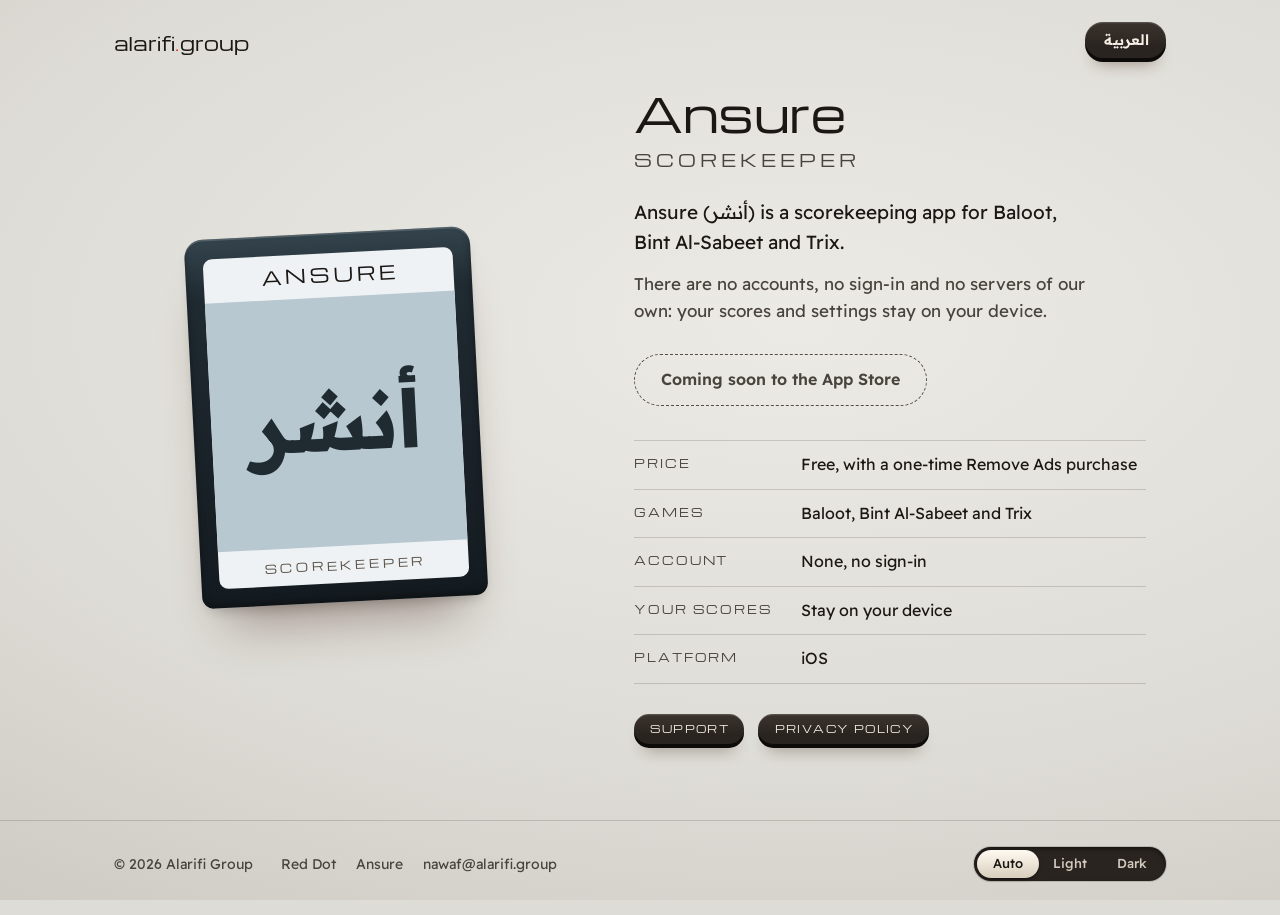
==== ansure/index.html @ 1872ad8a "Add Ansure (أنشر): app page, support and privacy /ansure/ is the app page with its cartridge, /ansur" ====
<!doctype html>
<html lang="en" dir="ltr" data-title-en="Ansure" data-title-ar="أنشر: سجل الصكة">
<head>
<meta charset="utf-8">
<meta name="viewport" content="width=device-width,initial-scale=1,viewport-fit=cover">
<title>Ansure</title>
<script>(function(d){var l='en',t='';try{var m=/[?&]lang=(ar|en)(?:&|$)/.exec(location.search);if(m){l=m[1];localStorage.setItem('lang',l)}else if(localStorage.getItem('lang')==='ar'){l='ar'}t=localStorage.getItem('theme')||''}catch(e){}d.lang=l;d.dir=l==='ar'?'rtl':'ltr';if(l==='ar'){var a=d.getAttribute('data-title-ar');if(a)document.title=a}if(t==='light'||t==='dark')d.setAttribute('data-theme',t)})(document.documentElement)</script>
<meta name="description" content="Ansure (أنشر) is a scorekeeping app for Baloot, Bint Al-Sabeet and Trix, by Alarifi Group.">
<link rel="canonical" href="https://alarifi.group/ansure/">
<link rel="icon" href="../favicon.svg" type="image/svg+xml">
<link rel="icon" href="../favicon.ico" sizes="32x32">
<link rel="apple-touch-icon" href="../apple-touch-icon.png">
<meta name="theme-color" content="#dedcd6" media="(prefers-color-scheme: light)">
<meta name="theme-color" content="#211f1d" media="(prefers-color-scheme: dark)">
<meta property="og:type" content="website">
<meta property="og:site_name" content="Alarifi Group">
<meta property="og:title" content="Ansure">
<meta property="og:description" content="Ansure (أنشر) is a scorekeeping app for Baloot, Bint Al-Sabeet and Trix, by Alarifi Group.">
<meta property="og:url" content="https://alarifi.group/ansure/">
<meta property="og:image" content="https://alarifi.group/og.png">
<meta property="og:image:width" content="1200">
<meta property="og:image:height" content="630">
<meta name="twitter:card" content="summary_large_image">
<link rel="preload" href="../assets/michroma-latin.woff2" as="font" type="font/woff2" crossorigin>
<link rel="preload" href="../assets/readex-latin.woff2" as="font" type="font/woff2" crossorigin>
<link rel="stylesheet" href="../assets/site.css?v=99c4914076">
<script src="../assets/site.js?v=fa13d0c17f" defer></script>
</head>
<body>
<header class="top wrap">
  <a class="mark" href="../"><span class="sr">Alarifi Group</span><span aria-hidden="true" dir="ltr">alarifi<span class="dot">.</span>group</span></a>
  <button class="key key-pill key-desk" type="button" data-toggle-lang><span class="key-face"><span class="key-text"><span data-when="en" lang="ar">العربية</span><span data-when="ar" lang="en">English</span></span></span></button>
</header>
<main class="app-page wrap">
  <div class="app-object">
    <div class="cart" aria-hidden="true" style="--plastic-hi:#34444d;--plastic:#1f2a31;--plastic-lo:#141b20;--label:#eef2f4">
      <span class="cart-label">
        <span class="cart-name"><span data-when="en">Ansure</span><span data-when="ar" lang="ar">أنشر</span></span>
        <span class="cart-art cart-art-type" style="background:#b8c8d0" aria-hidden="true"><span data-when="en" lang="ar">أنشر</span><span data-when="ar" lang="en">Ansure</span></span>
        <span class="cart-sub"><span data-when="en">Scorekeeper</span><span data-when="ar" lang="ar">سجل الصكة</span></span>
      </span>
    </div>
  </div>
  <section class="app-info">
    <h1><span data-when="en">Ansure</span><span data-when="ar" lang="ar">أنشر</span><span class="sr">: </span><span class="h1-sub"><span data-when="en">Scorekeeper</span><span data-when="ar" lang="ar">سجل الصكة</span></span></h1>
    <p class="lede" data-when="en">Ansure (أنشر) is a scorekeeping app for Baloot, Bint Al-Sabeet and Trix.</p><p class="lede" data-when="ar" lang="ar">أنشر تطبيق لتسجيل نتائج البلوت وبنت السبيت وتريكس.</p>
    <p class="more" data-when="en">There are no accounts, no sign-in and no servers of our own: your scores and settings stay on your device.</p><p class="more" data-when="ar" lang="ar">لا حسابات، ولا تسجيل دخول، ولا خوادم خاصة بنا: نتائجك وإعداداتك تبقى على جهازك فقط.</p>
    <div class="app-actions">
      <p class="app-soon"><span data-when="en">Coming soon to the App Store</span><span data-when="ar" lang="ar">قريبًا على App Store</span></p>
    </div>
    <dl class="spec">
      <div><dt><span data-when="en">Price</span><span data-when="ar" lang="ar">السعر</span></dt><dd><span data-when="en">Free, with a one-time Remove Ads purchase</span><span data-when="ar" lang="ar">مجاني، مع شراء لمرة واحدة لإزالة الإعلانات</span></dd></div>
      <div><dt><span data-when="en">Games</span><span data-when="ar" lang="ar">الألعاب</span></dt><dd><span data-when="en">Baloot, Bint Al-Sabeet and Trix</span><span data-when="ar" lang="ar">بلوت وبنت السبيت وتريكس</span></dd></div>
      <div><dt><span data-when="en">Account</span><span data-when="ar" lang="ar">الحساب</span></dt><dd><span data-when="en">None, no sign-in</span><span data-when="ar" lang="ar">لا حسابات ولا تسجيل دخول</span></dd></div>
      <div><dt><span data-when="en">Your scores</span><span data-when="ar" lang="ar">نتائجك</span></dt><dd><span data-when="en">Stay on your device</span><span data-when="ar" lang="ar">تبقى على جهازك</span></dd></div>
      <div><dt><span data-when="en">Platform</span><span data-when="ar" lang="ar">المنصة</span></dt><dd>iOS</dd></div>
    </dl>
    <nav class="app-links" aria-label="Ansure">
      <a class="key key-pill key-desk" href="support"><span class="key-face"><span class="key-text"><span data-when="en">Support</span><span data-when="ar" lang="ar">الدعم</span></span></span></a>
      <a class="key key-pill key-desk" href="privacy"><span class="key-face"><span class="key-text"><span data-when="en">Privacy policy</span><span data-when="ar" lang="ar">سياسة الخصوصية</span></span></span></a>
    </nav>
  </section>
</main>
<footer class="foot">
  <div class="foot-in wrap">
    <p>© 2026 <span data-when="en">Alarifi Group</span><span data-when="ar" lang="ar">مجموعة العريفي</span></p>
    <ul class="foot-links">
      <li><a href="../reddot/"><span data-when="en">Red Dot</span><span data-when="ar" lang="ar">النقطة الحمراء</span></a></li>
      <li><a href="../ansure/"><span data-when="en">Ansure</span><span data-when="ar" lang="ar">أنشر</span></a></li>
      <li><a href="mailto:nawaf@alarifi.group"><bdi>nawaf@alarifi.group</bdi></a></li>
    </ul>
    <div class="switch" role="group" aria-label="Theme">
      <button type="button" data-set-theme="auto" aria-pressed="true"><span data-when="en">Auto</span><span data-when="ar" lang="ar">تلقائي</span></button>
      <button type="button" data-set-theme="light" aria-pressed="false"><span data-when="en">Light</span><span data-when="ar" lang="ar">فاتح</span></button>
      <button type="button" data-set-theme="dark" aria-pressed="false"><span data-when="en">Dark</span><span data-when="ar" lang="ar">داكن</span></button>
      <span class="switch-knob" aria-hidden="true"></span>
    </div>
  </div>
</footer>
</body>
</html>
---- assets/site.css ----
/* alarifi.group: a one-button handheld on a desk.
   Fonts: Michroma and Readex Pro, self-hosted under the SIL Open Font License (assets/OFL.txt). */

@font-face {
  font-family: "Michroma"; font-style: normal; font-weight: 400; font-display: swap;
  src: url(michroma-latin.woff2) format("woff2");
  unicode-range: U+0000-00FF, U+0131, U+0152-0153, U+02BB-02BC, U+02C6, U+02DA, U+02DC, U+0304, U+0308, U+0329, U+2000-206F, U+20AC, U+2122, U+2191, U+2193, U+2212, U+2215, U+FEFF, U+FFFD;
}
@font-face {
  font-family: "Readex"; font-style: normal; font-weight: 160 700; font-display: swap;
  src: url(readex-latin.woff2) format("woff2-variations"), url(readex-latin.woff2) format("woff2");
  unicode-range: U+0000-00FF, U+0131, U+0152-0153, U+02BB-02BC, U+02C6, U+02DA, U+02DC, U+0304, U+0308, U+0329, U+2000-206F, U+20AC, U+2122, U+2191, U+2193, U+2212, U+2215, U+FEFF, U+FFFD;
}
@font-face {
  font-family: "Readex"; font-style: normal; font-weight: 160 700; font-display: swap;
  src: url(readex-arabic.woff2) format("woff2-variations"), url(readex-arabic.woff2) format("woff2");
  unicode-range: U+0600-06FF, U+0750-077F, U+0870-088E, U+0890-0891, U+0897-08E1, U+08E3-08FF, U+200C-200E, U+2010-2011, U+204F, U+2E41, U+FB50-FDFF, U+FE70-FE74, U+FE76-FEFC;
}

/* ---------- Tokens ---------- */
:root {
  color-scheme: light;
  --desk-hi: #eceae5; --desk: #dedcd6; --desk-lo: #c8c5be;
  --ink: #1a1714; --ink-2: #48433d; --ink-3: #534d46;
  --rule-desk: rgba(26, 23, 20, .16);
  --link: #a3270f;
  --paper: #fbfaf7; --paper-ink: #1a1714; --paper-ink-2: #57514a; --paper-rule: #e6e1d8; --paper-link: #a3270f;
  --ring: #1a1714;
  --shadow: rgba(52, 24, 12, .42);

  /* the object's own materials; these do not change with the theme */
  --red-hi: #ea4f2e; --red: #d63a1d; --red-lo: #b8301a; --red-wall: #8a2312; --red-flat: #cf371b;
  --cream-hi: #fffaf1; --cream: #f3ede3; --cream-lo: #d8cebd; --cream-wall: #b1a48d;
  --bezel: #191614; --pill: #2a2420; --pill-hi: #3b332e; --pill-wall: #0d0b0a;
  --plastic-hi: #403a36; --plastic: #2b2725; --plastic-lo: #1d1a18;
  --label: #f6f1e8;
  --object-ink: #1a1714; --object-ink-2: #5b5248; --object-ring: #1a1714;

  --display: "Michroma", "Readex", system-ui, sans-serif;
  --text: "Readex", system-ui, -apple-system, "Segoe UI", sans-serif;
  --ease-out: cubic-bezier(.16, 1, .3, 1);
}
@media (prefers-color-scheme: dark) {
  :root:not([data-theme="light"]) {
    color-scheme: dark;
    --desk-hi: #2c2a27; --desk: #211f1d; --desk-lo: #151413;
    --ink: #f1ede6; --ink-2: #c3bcb1; --ink-3: #a59e94;
    --rule-desk: rgba(241, 237, 230, .16);
    --link: #ff9478;
    --paper: #282522; --paper-ink: #f1ede6; --paper-ink-2: #bdb6ab; --paper-rule: #3c3834; --paper-link: #ff9478;
    --ring: #f1ede6;
    --shadow: rgba(0, 0, 0, .62);
  }
}
:root[data-theme="dark"] {
  color-scheme: dark;
  --desk-hi: #2c2a27; --desk: #211f1d; --desk-lo: #151413;
  --ink: #f1ede6; --ink-2: #c3bcb1; --ink-3: #a59e94;
  --rule-desk: rgba(241, 237, 230, .16);
  --link: #ff9478;
  --paper: #282522; --paper-ink: #f1ede6; --paper-ink-2: #bdb6ab; --paper-rule: #3c3834; --paper-link: #ff9478;
  --ring: #f1ede6;
  --shadow: rgba(0, 0, 0, .62);
}

/* ---------- Base ---------- */
*, *::before, *::after { box-sizing: border-box; }
html {
  background: var(--desk);
  -webkit-text-size-adjust: 100%; text-size-adjust: 100%;
  scrollbar-color: var(--ink-3) var(--desk);
}
body {
  margin: 0; min-height: 100vh; min-height: 100svh;
  display: flex; flex-direction: column;
  font: 400 17px/1.6 var(--text); color: var(--ink);
  -webkit-font-smoothing: antialiased; -moz-osx-font-smoothing: grayscale;
}
body::before {
  content: ""; position: fixed; inset: 0; z-index: -1; pointer-events: none;
  background: radial-gradient(120% 90% at 62% 36%, var(--desk-hi), var(--desk) 55%, var(--desk-lo));
}
html[lang="ar"] body { line-height: 1.8; }
::selection { background: var(--red); color: #fff; }
:focus-visible { outline: 3px solid var(--ring); outline-offset: 3px; }
a { color: inherit; text-underline-offset: .22em; text-decoration-thickness: .08em; }
img { display: block; max-width: 100%; height: auto; }
h1, h2, h3, p, ul, ol, dl, dd { margin: 0; }
.sr {
  position: absolute !important; width: 1px; height: 1px; padding: 0; margin: -1px;
  overflow: hidden; clip: rect(0 0 0 0); clip-path: inset(50%); white-space: nowrap; border: 0;
}
html[lang="en"] [data-when="ar"], html[lang="ar"] [data-when="en"] { display: none !important; }

/* Arabic inside display-face elements switches to Readex Pro (Michroma has no Arabic) */
:where(h1, .key-text, .cart-name, .cart-sub, .spec dt, .lcd-note, .h1-sub) [lang="ar"] {
  font-family: var(--text); letter-spacing: 0; text-transform: none;
}

.wrap { width: 100%; max-width: 1180px; margin-inline: auto; padding-inline: clamp(20px, 5vw, 64px); }

/* ---------- Header ---------- */
.top { display: flex; align-items: center; justify-content: space-between; gap: 16px; padding-block: 22px 10px; }
.mark { font: 400 19px/1 var(--display); letter-spacing: .01em; color: var(--ink); text-decoration: none; white-space: nowrap; padding: 10px 0; }
.mark .dot { color: var(--red); }

/* ---------- Keys: buttons with a real side wall ---------- */
.key {
  --wall: .4em; --wall-bg: var(--pill-wall);
  position: relative; display: inline-block; vertical-align: top;
  font-size: var(--key-size, 10px); margin-bottom: var(--wall);
  color: inherit; text-decoration: none; cursor: pointer;
  border: 0; padding: 0; background: none; font-family: inherit;
  border-radius: 999em; -webkit-tap-highlight-color: transparent;
}
.key::before {
  content: ""; position: absolute; left: 0; right: 0; top: var(--wall); bottom: calc(var(--wall) * -1);
  border-radius: inherit; background: var(--wall-bg);
  box-shadow: 0 1em 1.6em -.9em var(--shadow);
}
.key-face {
  position: relative; display: flex; align-items: center; justify-content: center; gap: .7em;
  border-radius: inherit; transition: transform .16s var(--ease-out), filter .2s;
}
.key:hover .key-face { filter: brightness(1.07); }
.key:active .key-face { transform: translateY(calc(var(--wall) * .7)); }
.key:focus-visible { outline: none; }
.key:focus-visible .key-face { outline: .3em solid var(--ring); outline-offset: .35em; }
.key-text { display: block; font: 400 1em/1 var(--display); letter-spacing: .14em; text-transform: uppercase; white-space: nowrap; }
.key-text > [data-when="en"] { padding-inline-start: .14em; }
.key-text [lang="ar"] { font-weight: 600; font-size: 1.3em; }
.key svg { width: 1.8em; height: 1.8em; flex: none; }

.key-pill .key-face {
  height: 3em; min-width: 8.8em; padding: 0 1.5em;
  background: linear-gradient(180deg, var(--pill-hi), var(--pill) 70%); color: #f3ede3;
  box-shadow: inset 0 .12em 0 rgba(255, 255, 255, .14);
}
.top .key-pill .key-face { height: 3.6em; min-width: 0; padding: 0 1.7em; }
.top .key-text [lang="ar"] { font-size: 1.45em; }

@media (prefers-color-scheme: dark) {
  :root:not([data-theme="light"]) .key-desk { --wall-bg: linear-gradient(180deg, var(--cream-lo), var(--cream-wall)); }
  :root:not([data-theme="light"]) .key-desk .key-face { background: linear-gradient(180deg, var(--cream-hi), var(--cream) 70%); color: var(--object-ink); box-shadow: inset 0 .14em .1em rgba(255, 255, 255, .8); }
}
:root[data-theme="dark"] .key-desk { --wall-bg: linear-gradient(180deg, var(--cream-lo), var(--cream-wall)); }
:root[data-theme="dark"] .key-desk .key-face { background: linear-gradient(180deg, var(--cream-hi), var(--cream) 70%); color: var(--object-ink); box-shadow: inset 0 .14em .1em rgba(255, 255, 255, .8); }

.key-red { --wall: .55em; --wall-bg: var(--red-wall); }
.key-red .key-face {
  height: 4.8em; padding: 0 2.2em; color: #fff;
  background: linear-gradient(180deg, #df4529, #c63318 75%);
  box-shadow: inset 0 .14em 0 rgba(255, 255, 255, .3);
}
.key-red .key-text { font: 600 1.6em/1 var(--text); letter-spacing: 0; text-transform: none; }
.key-red .key-text [lang="ar"] { font-size: 1em; }
.key-red:focus-visible .key-face { outline-color: var(--ring); }

.key-cream { --wall: .6em; --wall-bg: linear-gradient(180deg, var(--cream-lo), var(--cream-wall)); }
.key-cream .key-face {
  height: 5.4em; padding: 0 2.6em; color: var(--object-ink);
  background: linear-gradient(180deg, var(--cream-hi), var(--cream) 60%, #e7dfd0);
  box-shadow: inset 0 .2em .15em rgba(255, 255, 255, .8), inset 0 -.3em .5em rgba(120, 96, 62, .18);
}
.key-cream .key-text { font: 600 1.7em/1 var(--text); letter-spacing: 0; text-transform: none; }
.key-cream .key-text [lang="ar"] { font-size: 1em; }

/* ---------- The handheld ---------- */
.stage { --u: clamp(.62px, calc((100vh - 130px) / 745), 1.04px); }
@supports (height: 100svh) { .stage { --u: clamp(.62px, calc((100svh - 130px) / 745), 1.04px); } }
.console { --key-size: 1em; position: relative; flex: none; width: 34em; padding-top: 7.6em; font-size: calc(var(--u) * 10); }
.console.empty { padding-top: 0; }

.dev {
  position: relative; z-index: 1; width: 34em; height: 66em;
  border-radius: 4.4em 4.4em 4.4em 9.6em;
  background: linear-gradient(160deg, var(--red-hi), var(--red) 42%, var(--red-lo));
  box-shadow: inset 0 .2em 0 rgba(255, 255, 255, .32), inset 0 -.6em 1.4em rgba(60, 10, 0, .28),
    0 4em 6em -2.4em var(--shadow), 0 .8em 1.8em -.8em rgba(0, 0, 0, .35);
}
.dev::before { /* the device's top lip shading the cartridge */
  content: ""; position: absolute; left: 6em; right: 6em; top: -1.4em; height: 1.4em; pointer-events: none;
  background: linear-gradient(to bottom, rgba(0, 0, 0, 0), rgba(0, 0, 0, .3));
}
.console.empty .dev::before { display: none; }
.bezel {
  position: absolute; top: 4.4em; left: 3.4em; right: 3.4em; height: 38em;
  padding: 2.6em 1.6em 1.6em; border-radius: 1.8em 1.8em 1.8em 3.2em; background: var(--bezel);
  box-shadow: inset 0 .3em .8em rgba(0, 0, 0, .6), 0 .12em 0 rgba(255, 255, 255, .2);
}
.led {
  position: absolute; top: 1em; left: 1.7em; width: .7em; height: .7em; border-radius: 50%;
  background: radial-gradient(circle at 40% 35%, #ffb5a1, #ff3b1d 45%, #a3170a);
}
.console.empty .led { background: #3a1a13; }
.lcd { position: relative; width: 100%; height: 100%; border-radius: .8em; overflow: hidden; background: #0e0c0b; }
.lcd img { width: 100%; height: 100%; object-fit: cover; }
.lcd::after { /* glass */
  content: ""; position: absolute; inset: 0; pointer-events: none;
  background: linear-gradient(155deg, rgba(255, 255, 255, .13), rgba(255, 255, 255, 0) 36%);
}
.lcd-note { display: grid; place-items: center; height: 100%; padding: 2em; text-align: center; color: #e9e2d6; }
.lcd-note > span { font: 400 2em/1.6 var(--display); letter-spacing: .22em; text-transform: uppercase; }
.lcd-note > [lang="ar"] { font-size: 2.6em; font-weight: 500; }
.brand { position: absolute; left: 0; right: 0; top: 43.5em; text-align: center; color: #fff; }
.brand span { font: 400 1.1em/1 var(--display); letter-spacing: .32em; padding-left: .32em; text-transform: uppercase; }

.key-play {
  --wall: .8em; --wall-bg: linear-gradient(180deg, var(--cream-lo), var(--cream-wall));
  position: absolute; left: 50%; top: 46.4em; width: 11em; height: 11em; margin: 0 0 0 -5.5em; border-radius: 50%;
}
.key-play .key-face {
  width: 100%; height: 100%; flex-direction: column; gap: .6em; color: var(--object-ink);
  background: radial-gradient(circle at 40% 30%, var(--cream-hi), var(--cream) 55%, var(--cream-lo));
  box-shadow: inset 0 .22em .2em rgba(255, 255, 255, .75), inset 0 -.4em .7em rgba(120, 96, 62, .2);
}
.key-play .key-text { font-size: 1.5em; letter-spacing: .16em; }
.key-play .key-text [lang="ar"] { font-size: 1.35em; }
.key-play .key-sub { font: 500 1.05em/1 var(--text); color: var(--object-ink-2); }
.key-play:focus-visible .key-face, .dev-keys .key:focus-visible .key-face { outline-color: var(--object-ring); }
.dev-keys { position: absolute; left: 0; right: 0; top: 59.6em; display: flex; justify-content: center; gap: 1.6em; }
.grille {
  position: absolute; right: 3.2em; top: 49.7em; width: 4.4em; height: 4.4em;
  background: radial-gradient(circle, rgba(70, 12, 2, .7) 0 .22em, transparent .27em) 0 0 / 1.1em 1.1em;
}

/* ---------- The cartridge ---------- */
.cart {
  position: absolute; z-index: 0; left: 50%; top: 0; width: 22em; height: 28.4em; margin-left: -11em;
  border-radius: 1.4em 1.4em .9em .9em; color: var(--object-ink); text-decoration: none;
  background: linear-gradient(180deg, var(--plastic-hi), var(--plastic) 16%, var(--plastic-lo));
  box-shadow: inset 0 .14em 0 rgba(255, 255, 255, .16), inset 0 -.3em .6em rgba(0, 0, 0, .35);
  transition: transform .35s var(--ease-out);
}
.cart-label {
  position: absolute; left: 1.4em; right: 1.4em; top: 1.5em; bottom: 1.5em; overflow: hidden;
  display: flex; flex-direction: column; border-radius: .7em; background: var(--label);
}
.cart-name { flex: none; height: 3.4em; display: grid; place-items: center; }
.cart-name > span { font: 400 1.45em/1 var(--display); letter-spacing: .18em; padding-inline-start: .18em; text-transform: uppercase; }
.cart-name > [lang="ar"] { font-size: 1.7em; font-weight: 600; padding: 0; }
.cart-art { flex: none; width: 100%; aspect-ratio: 1; object-fit: cover; }
.cart-art-type { display: grid; place-items: center; color: #1f2a31; }
.cart-art-type > [lang="ar"] { font: 700 6.2em/1 var(--text); }
.cart-art-type > [lang="en"] { font: 400 2.2em/1 var(--display); letter-spacing: .12em; text-transform: uppercase; padding-inline-start: .12em; }
.cart-sub { flex: 1; display: grid; place-items: center; color: var(--object-ink-2); }
.cart-sub > span { font: 400 .9em/1 var(--display); letter-spacing: .24em; padding-inline-start: .24em; text-transform: uppercase; }
.cart-sub > [lang="ar"] { font-size: 1.2em; font-weight: 500; padding: 0; }
.console .cart:hover, .console .cart:focus-visible { transform: translateY(-.8em); }
.cart:focus-visible { outline: .3em solid var(--ring); outline-offset: .3em; }

/* ---------- Home ---------- */
.home {
  flex: 1; display: grid; grid-template-columns: minmax(0, 25rem) minmax(0, 1fr);
  align-items: center; gap: clamp(32px, 5vw, 72px); padding-block: 8px 40px;
  min-height: calc(100vh - 82px); min-height: calc(100svh - 82px);
}
.intro h1 { font: 400 clamp(32px, 3.5vw, 46px)/1.12 var(--display); letter-spacing: -.01em; text-wrap: balance; }
.intro h1 [lang="ar"] { font-weight: 650; font-size: 1.12em; line-height: 1.45; }
.lede { margin-top: 22px; font-size: 18px; line-height: 1.6; color: var(--ink-2); max-width: 36ch; }
.hint { margin-top: 30px; font-size: 14px; font-weight: 500; color: var(--ink-3); }
.home .stage { justify-self: center; margin-inline-end: clamp(0px, 8vw, 120px); padding-block: 12px; }

/* opening moment: the cartridge drops into the slot, then the screen powers on */
@keyframes slot-in { from { transform: translateY(calc(var(--drop, 8.6em) * -1)); } to { transform: none; } }
@keyframes power-on {
  0% { clip-path: inset(50% 0 50% 0); filter: brightness(3) saturate(0); }
  18% { clip-path: inset(49.3% 0 49.3% 0); filter: brightness(3) saturate(0); }
  100% { clip-path: inset(0 0 0 0); filter: none; }
}
@keyframes led-on { from { background: #3a1a13; } }
.home .cart { animation: slot-in .85s var(--ease-out) .2s backwards; }
.home .lcd img { animation: power-on .7s var(--ease-out) .9s backwards; }
.home .led { animation: led-on .01s linear .9s backwards; }

/* more apps: every other app lies on the desk next to the handheld, as a cartridge */
.home .stage.has-rack { display: flex; align-items: flex-end; gap: calc(var(--u) * 36); margin-inline-end: clamp(0px, 3vw, 48px); }
.rack { list-style: none; margin: 0; padding: 0 0 calc(var(--u) * 26); display: flex; flex-direction: column; gap: 22px; }
.rack li { display: grid; justify-items: center; gap: 16px; }
.rack .cart {
  position: relative; left: auto; top: auto; margin: 0; display: block; font-size: calc(var(--u) * 8);
  transform: rotate(-5deg);
  box-shadow: inset 0 .14em 0 rgba(255, 255, 255, .16), inset 0 -.3em .6em rgba(0, 0, 0, .35),
    0 2.6em 3.2em -1.8em var(--shadow), 0 .5em 1em -.5em rgba(0, 0, 0, .3);
}
.rack .cart:hover, .rack .cart:focus-visible { transform: rotate(-2deg) translateY(-.7em); }
.rack-note { font: 600 13px/1 var(--text); color: var(--ink-3); }

/* ---------- App page ---------- */
.app-page {
  flex: 1; display: grid; grid-template-columns: minmax(0, 5fr) minmax(0, 6fr);
  align-items: center; gap: clamp(32px, 6vw, 96px); padding-block: 16px 72px;
}
.app-object { display: grid; place-items: center; --u: clamp(.86px, 1.12vw, 1.3px); padding-block: 24px; }
.app-object .cart {
  position: relative; left: auto; top: auto; margin: 0; display: block; font-size: calc(var(--u) * 10);
  transform: rotate(-3deg);
  box-shadow: inset 0 .14em 0 rgba(255, 255, 255, .16), inset 0 -.3em .6em rgba(0, 0, 0, .35),
    0 3em 4em -2em var(--shadow), 0 .6em 1.2em -.6em rgba(0, 0, 0, .3);
}
.app-object .cart:hover { transform: rotate(-1.5deg) translateY(-.5em); }
.app-info h1 { font: 400 clamp(32px, 3.6vw, 48px)/1.08 var(--display); letter-spacing: -.01em; }
.app-info h1 [lang="ar"] { font-weight: 650; font-size: 1.1em; line-height: 1.4; }
.h1-sub { display: block; margin-top: .7em; font-size: .36em; line-height: 1.3; letter-spacing: .24em; text-transform: uppercase; color: var(--ink-2); }
.h1-sub [lang="ar"] { font-size: 1.5em; font-weight: 500; }
.app-info .lede { margin-top: 26px; font-size: 19px; color: var(--ink); max-width: 38ch; }
.app-info .more { margin-top: 12px; color: var(--ink-2); max-width: 46ch; }
.app-actions { margin-top: 30px; display: flex; flex-wrap: wrap; align-items: flex-start; gap: 14px 18px; }
.spec { margin-top: 34px; max-width: 32rem; display: grid; grid-template-columns: auto 1fr; border-top: 1px solid var(--rule-desk); }
.spec > div { display: contents; }
.spec dt, .spec dd { padding-block: 11px; border-bottom: 1px solid var(--rule-desk); }
.spec dt { padding-top: 15px; padding-inline-end: 28px; font: 400 10.5px/1.6 var(--display); letter-spacing: .18em; text-transform: uppercase; color: var(--ink-2); }
.spec dt [lang="ar"] { font-size: 14px; font-weight: 600; }
.spec dd { font-size: 16px; }
.app-links { margin-top: 30px; display: flex; flex-wrap: wrap; gap: 12px 14px; }
.app-soon {
  display: inline-flex; align-items: center; min-height: 52px; padding: 0 26px; border-radius: 999px;
  border: 1.5px dashed var(--ink-3); color: var(--ink-2); font: 600 16px/1.2 var(--text);
}

/* ---------- Support and privacy: a sheet on the desk ---------- */
.doc-page { flex: 1; padding-block: 10px 64px; }
.sheet {
  max-width: 840px; margin-inline: auto; overflow: hidden; border-radius: 16px;
  background: var(--paper); color: var(--paper-ink);
  box-shadow: 0 30px 60px -34px var(--shadow), 0 3px 10px -5px rgba(0, 0, 0, .2);
}
.sheet-head {
  display: flex; flex-wrap: wrap; align-items: center; justify-content: space-between; gap: 18px 24px;
  padding: 20px clamp(20px, 4vw, 44px) 22px; background: var(--band, var(--red-flat)); color: #fff;
  box-shadow: inset 0 2px 0 rgba(255, 255, 255, .22);
}
.sheet-app { display: flex; align-items: center; gap: 14px; color: #fff; text-decoration: none; }
.sheet-app img { width: 48px; height: 48px; border-radius: 12px; box-shadow: 0 0 0 2px rgba(255, 255, 255, .28); }
.sheet-app b { display: block; font: 600 16px/1.3 var(--text); }
.sheet-app small { display: block; font-size: 13px; line-height: 1.4; }
.sheet-app:hover b { text-decoration: underline; }
.sheet-app:focus-visible { outline-color: #fff; }
.sheet-tabs { display: flex; flex-wrap: wrap; gap: 10px; }
.sheet-tabs .key { --wall-bg: #7d1f10; }
.sheet-tabs .key-face { background: linear-gradient(180deg, #3a2a25, #241c19 70%); }
.sheet-tabs .key[aria-current="page"] { --wall-bg: var(--cream-wall); }
.sheet-tabs .key[aria-current="page"] .key-face {
  background: linear-gradient(180deg, var(--cream-hi), var(--cream)); color: var(--object-ink);
  transform: translateY(.28em);
}
.sheet-tabs .key:focus-visible .key-face { outline-color: #fff; }
.sheet-body { padding: clamp(30px, 5vw, 56px) clamp(20px, 6vw, 72px) clamp(36px, 5vw, 64px); }
.sheet-body > * { max-width: 65ch; }
.sheet-body h1 { font: 400 clamp(26px, 3vw, 34px)/1.2 var(--display); letter-spacing: -.005em; margin-bottom: 22px; }
.sheet-body h1 [lang="ar"] { font-weight: 650; font-size: 1.12em; line-height: 1.4; }
.sheet-body h2 { font: 600 19px/1.4 var(--text); margin: 34px 0 8px; }
.sheet-body p { margin: 0 0 14px; }
.sheet-body .meta { margin: -10px 0 22px; font-size: 14px; color: var(--paper-ink-2); }
.sheet-body a:not(.key) { color: var(--paper-link); }
.qa { list-style: none; padding: 0; margin: 26px 0 32px; border-top: 1px solid var(--paper-rule); }
.qa li { padding: 16px 0; border-bottom: 1px solid var(--paper-rule); }
.qa b { font-weight: 600; }
.sheet-body strong { font-weight: 600; }
.nobr { white-space: nowrap; }

/* bilingual documents: Arabic first, right to left, English underneath */
.sheet-body > .doc-part { max-width: none; }
.doc-part > * { max-width: 65ch; }
.doc-part[lang="ar"] { line-height: 1.85; }
.doc-part + .doc-part { margin-top: 46px; padding-top: 36px; border-top: 1px solid var(--paper-rule); }
.doc-brand { display: flex; flex-wrap: wrap; align-items: baseline; gap: 4px 16px; margin-bottom: 6px; }
.sheet-body .doc-brand h1 { margin: 0; font: 700 clamp(34px, 4.4vw, 46px)/1.3 var(--text); letter-spacing: 0; }
.doc-latin { font: 400 13px/1 var(--display); letter-spacing: .28em; color: var(--paper-ink-2); }
.sheet-body .lead { margin: 2px 0 26px; font-size: 19px; line-height: 1.7; }
.doc-brand + .meta { margin: 0 0 26px; }
.doc-part h2:first-child { margin-top: 0; }
.doc-part[lang="en"] > h2:first-child { font: 400 22px/1.3 var(--display); letter-spacing: -.005em; }
.doc-part h2 + .meta { margin: -2px 0 18px; }
.doc-list { margin: 0 0 18px; padding-inline-start: 1.3em; }
.doc-list li { margin: 0 0 10px; padding-inline-start: .2em; }
.doc-list li::marker { color: var(--paper-ink-2); }

/* ---------- 404 ---------- */
.lost { flex: 1; display: grid; grid-template-columns: auto minmax(0, 24rem); align-items: center; justify-content: center; gap: clamp(32px, 6vw, 88px); padding-block: 24px 56px; }
.lost .stage { --u: clamp(.5px, calc((100vh - 220px) / 900), .72px); }
.lost h1 { font: 400 clamp(28px, 3vw, 38px)/1.15 var(--display); letter-spacing: -.01em; }
.lost h1 [lang="ar"] { font-weight: 650; font-size: 1.12em; line-height: 1.4; }
.lost section p { margin: 16px 0 28px; color: var(--ink-2); }

/* ---------- Footer ---------- */
.foot { margin-top: auto; padding-block: 26px 34px; font-size: 14px; color: var(--ink-2); border-top: 1px solid var(--rule-desk); }
.foot-in { display: flex; flex-wrap: wrap; align-items: center; gap: 14px 28px; }
.foot-links { display: flex; flex-wrap: wrap; gap: 6px 20px; flex: 1; padding: 0; list-style: none; }
.foot-links a { color: var(--ink-2); text-decoration: none; }
.foot-links a:hover { color: var(--ink); text-decoration: underline; }
.switch {
  --i: 0; position: relative; display: inline-grid; grid-auto-flow: column; grid-auto-columns: 1fr;
  padding: 3px; border-radius: 999px; background: var(--pill); box-shadow: inset 0 2px 4px rgba(0, 0, 0, .5), 0 0 0 1px var(--rule-desk);
}
:root[data-theme="light"] .switch { --i: 1; }
:root[data-theme="dark"] .switch { --i: 2; }
.switch button {
  position: relative; z-index: 1; border: 0; background: none; cursor: pointer; border-radius: 999px;
  padding: 6px 14px; font: 500 13px/1.2 var(--text); color: #d3cabe;
}
:root:not([data-theme]) .switch [data-set-theme="auto"],
:root[data-theme="light"] .switch [data-set-theme="light"],
:root[data-theme="dark"] .switch [data-set-theme="dark"] { color: var(--object-ink); }
.switch button:focus-visible { outline: 2px solid var(--ring); outline-offset: 3px; }
.switch-knob {
  position: absolute; z-index: 0; top: 3px; bottom: 3px; width: calc((100% - 6px) / 3);
  inset-inline-start: calc(3px + var(--i) * (100% - 6px) / 3); border-radius: 999px;
  background: linear-gradient(180deg, var(--cream-hi), var(--cream-lo)); box-shadow: 0 2px 3px rgba(0, 0, 0, .4);
  transition: inset-inline-start .3s var(--ease-out);
}

/* ---------- Smaller screens ---------- */
@media (max-width: 879px) {
  .home { grid-template-columns: minmax(0, 1fr); gap: 4px; padding-block: 10px 32px; }
  .home { min-height: 0; }
  .home .stage { --u: clamp(.6px, calc((100vw - 40px) / 400), .84px); --drop: 5.4em; margin-inline-end: 0; padding-top: 44px; }
  .home .stage.has-rack { flex-direction: column; align-items: center; margin-inline-end: 0; gap: 34px; }
  .rack { flex-direction: row; padding: 0; }
  .lede { max-width: 40ch; }
  .hint { margin-top: 18px; }
  .app-page { grid-template-columns: minmax(0, 1fr); gap: 8px; padding-top: 4px; }
  .app-object { --u: clamp(.72px, calc((100vw - 40px) / 330), .95px); padding-block: 18px 30px; }
  .lost { grid-template-columns: minmax(0, 1fr); justify-items: center; text-align: center; gap: 28px; }
  .lost .stage { --u: .52px; }
}
@media (min-width: 600px) and (max-width: 879px) {
  .home .stage { --u: clamp(.7px, calc((100vh - 330px) / 745), 1px); }
  @supports (height: 100svh) { .home .stage { --u: clamp(.7px, calc((100svh - 330px) / 745), 1px); } }
}
@media (max-width: 520px) {
  .top { padding-top: 16px; }
  .mark { font-size: 17px; }
  .sheet-head { padding-block: 18px 20px; }
  .sheet-tabs { width: 100%; }
  .sheet-tabs .key { flex: 1; }
  .sheet-tabs .key-face { min-width: 0; padding: 0 1em; }
  .foot-in { flex-direction: column; align-items: flex-start; }
}

@media (prefers-reduced-motion: reduce) {
  .home .cart, .home .lcd img, .home .led { animation: none; }
  .cart, .key-face, .switch-knob { transition: none; }
}
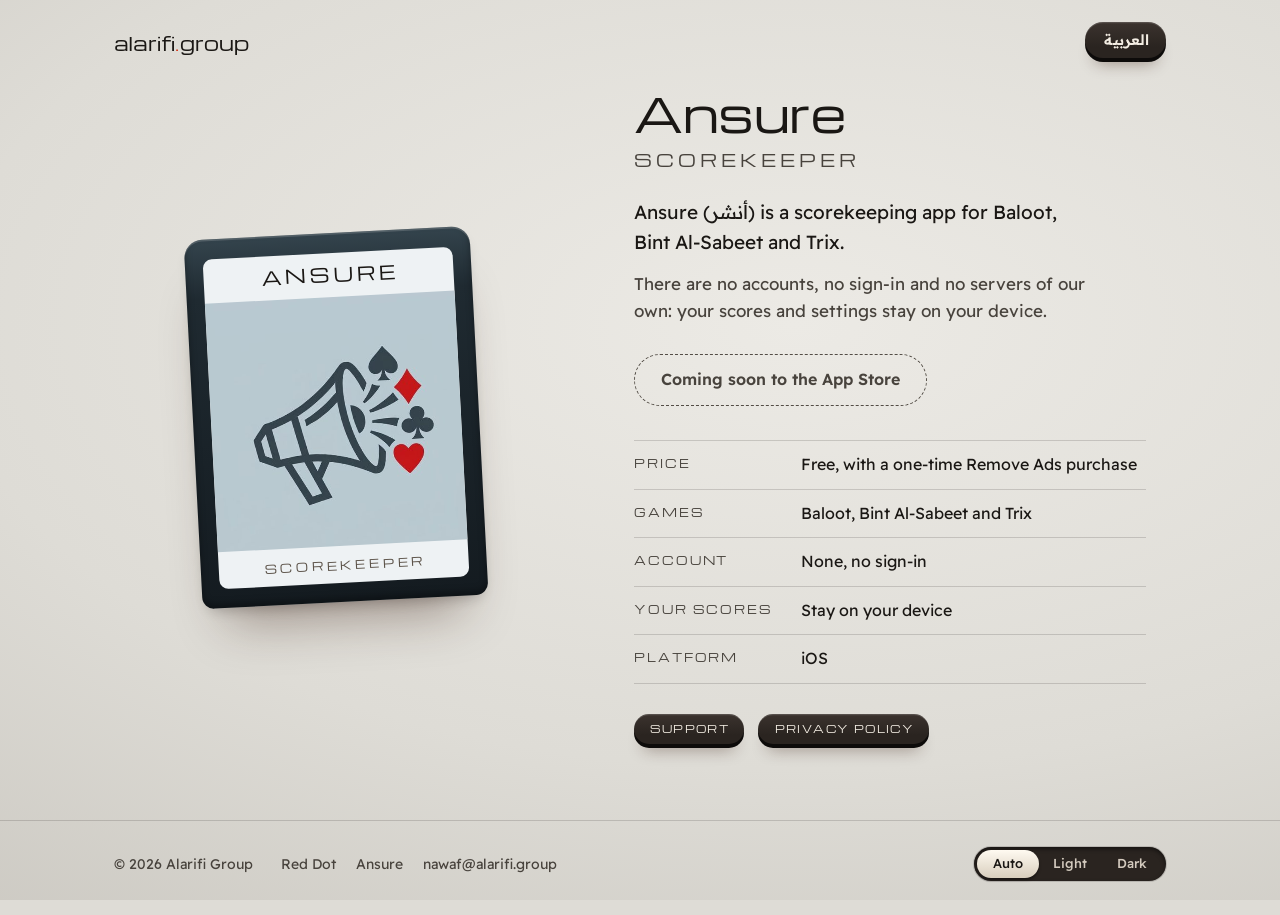
==== commit d1634aa0: "Use Ansure's real icon on its cartridge and page header Co-Authored-By: Claude Opus 5.5 <noreply@ant" ====
--- a/ansure/index.html
+++ b/ansure/index.html
@@ -36,7 +36,7 @@
     <div class="cart" aria-hidden="true" style="--plastic-hi:#34444d;--plastic:#1f2a31;--plastic-lo:#141b20;--label:#eef2f4">
       <span class="cart-label">
         <span class="cart-name"><span data-when="en">Ansure</span><span data-when="ar" lang="ar">أنشر</span></span>
-        <span class="cart-art cart-art-type" style="background:#b8c8d0" aria-hidden="true"><span data-when="en" lang="ar">أنشر</span><span data-when="ar" lang="en">Ansure</span></span>
+        <img class="cart-art" src="../assets/ansure-art.jpg" width="480" height="480" alt="">
         <span class="cart-sub"><span data-when="en">Scorekeeper</span><span data-when="ar" lang="ar">سجل الصكة</span></span>
       </span>
     </div>
